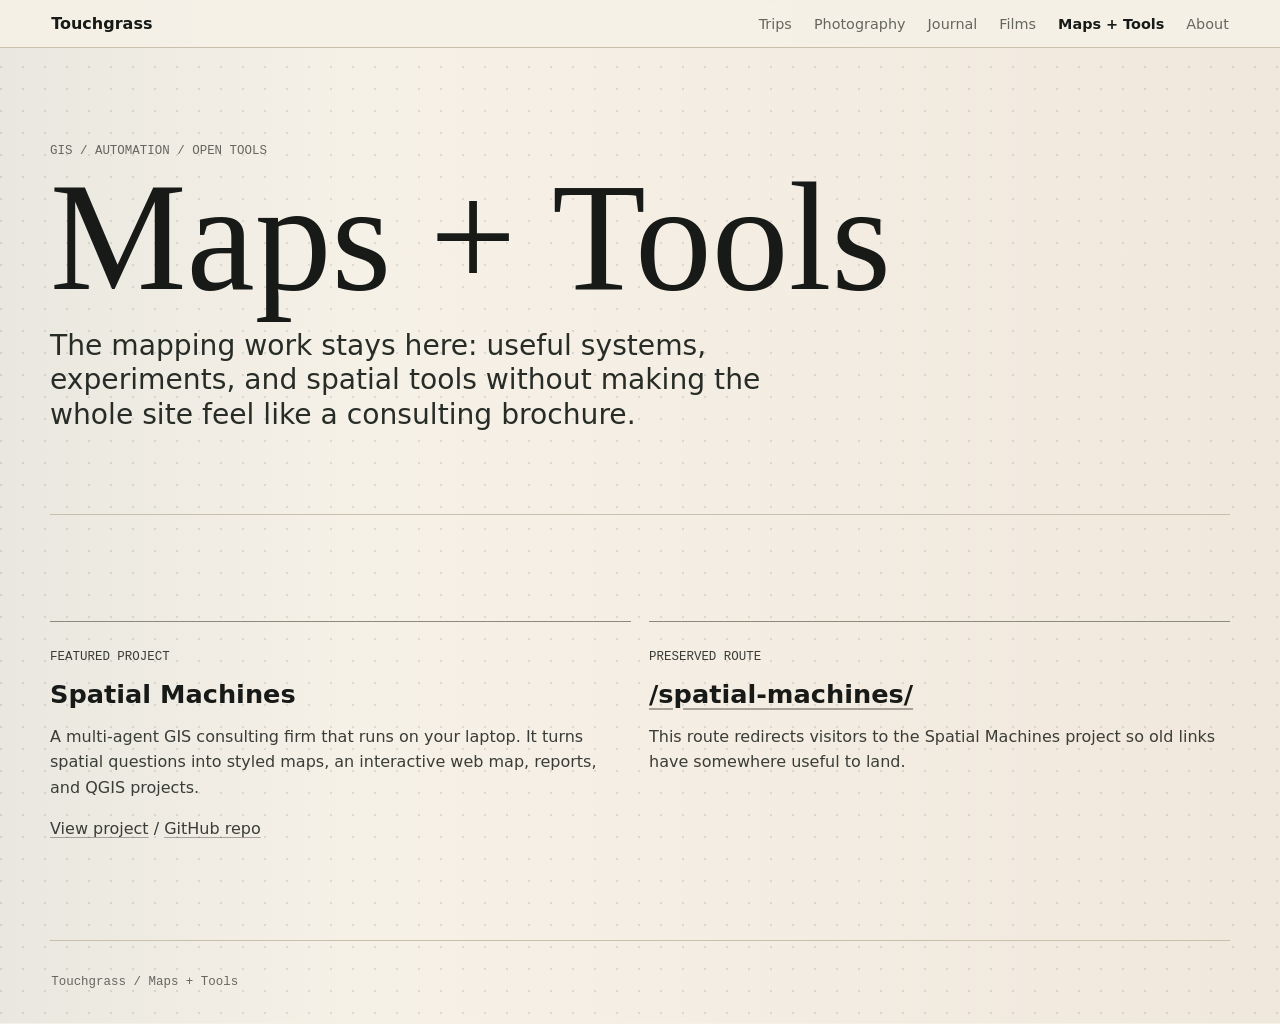
==== maps-tools/index.html @ c7dee646 "Redesign Touchgrass as creative field journal" ====
<!doctype html>
<html lang="en">
<head>
  <meta charset="utf-8">
  <meta name="viewport" content="width=device-width, initial-scale=1">
  <title>Maps + Tools | Touchgrass</title>
  <meta name="description" content="GIS projects, Spatial Machines, maps, automation, and open tools from Touchgrass.">
  <link rel="canonical" href="https://touchgrass.design/maps-tools/">
  <link rel="icon" type="image/svg+xml" href="/favicon.svg">
  <link rel="stylesheet" href="/assets/site.css">
</head>
<body>
  <header class="site-header"><a class="brand" href="/">Touchgrass</a><nav class="nav" aria-label="Primary navigation"><a href="/trips/">Trips</a><a href="/photography/">Photography</a><a href="/journal/">Journal</a><a href="/films/">Films</a><a href="/maps-tools/" aria-current="page">Maps + Tools</a><a href="/about/">About</a></nav></header>
  <main class="page">
    <section class="section page-title"><div><p class="meta">GIS / automation / open tools</p><h1>Maps + Tools</h1><p class="dek">The mapping work stays here: useful systems, experiments, and spatial tools without making the whole site feel like a consulting brochure.</p></div></section>
    <section class="section grid two">
      <article class="card"><p class="meta">Featured project</p><h3>Spatial Machines</h3><p>A multi-agent GIS consulting firm that runs on your laptop. It turns spatial questions into styled maps, an interactive web map, reports, and QGIS projects.</p><p><a href="https://sm.touchgrass.design">View project</a> / <a href="https://github.com/spatial-machines/v0">GitHub repo</a></p></article>
      <article class="card"><p class="meta">Preserved route</p><h3><a href="/spatial-machines/">/spatial-machines/</a></h3><p>This route redirects visitors to the Spatial Machines project so old links have somewhere useful to land.</p></article>
    </section>
  </main>
  <footer class="site-footer">Touchgrass / Maps + Tools</footer>
</body>
</html>
---- assets/site.css ----
:root {
  --paper: #f6f1e7;
  --paper-2: #ebe2d2;
  --ink: #171a17;
  --muted: #65665e;
  --line: #c8bfad;
  --line-dark: #8e897d;
  --field: #334735;
  --rust: #9b4f35;
  --blue: #40677a;
  --gold: #a98138;
  --white: #fffaf0;
  --mono: "SF Mono", "Cascadia Mono", Consolas, monospace;
  --sans: Inter, ui-sans-serif, system-ui, -apple-system, BlinkMacSystemFont, "Segoe UI", sans-serif;
  --serif: Georgia, "Times New Roman", serif;
}

* {
  box-sizing: border-box;
}

html {
  scroll-behavior: smooth;
  -webkit-text-size-adjust: 100%;
}

body {
  margin: 0;
  color: var(--ink);
  background:
    linear-gradient(90deg, rgba(64, 103, 122, 0.07), transparent 28%, rgba(155, 79, 53, 0.06)),
    radial-gradient(circle at 1px 1px, rgba(23, 26, 23, 0.11) 1px, transparent 1.6px) 0 0 / 22px 22px,
    var(--paper);
  font-family: var(--sans);
}

img {
  max-width: 100%;
  display: block;
}

a {
  color: inherit;
  text-decoration-color: rgba(23, 26, 23, 0.35);
  text-underline-offset: 0.18em;
}

a:hover {
  text-decoration-color: currentColor;
}

:focus-visible {
  outline: 3px solid rgba(64, 103, 122, 0.55);
  outline-offset: 4px;
}

.site-header {
  position: sticky;
  top: 0;
  z-index: 20;
  display: flex;
  align-items: center;
  justify-content: space-between;
  gap: 18px;
  padding: 14px clamp(18px, 4vw, 56px);
  border-bottom: 1px solid var(--line);
  background: rgba(246, 241, 231, 0.9);
  backdrop-filter: blur(12px);
}

.brand {
  display: inline-flex;
  align-items: center;
  gap: 10px;
  font-weight: 800;
  text-decoration: none;
}

.brand svg {
  width: 24px;
  height: 24px;
}

.nav {
  display: flex;
  align-items: center;
  gap: clamp(10px, 2vw, 22px);
  color: var(--muted);
  font-size: 0.9rem;
}

.nav a {
  text-decoration: none;
}

.nav a[aria-current="page"] {
  color: var(--ink);
  font-weight: 750;
}

.page {
  width: min(1180px, calc(100% - 36px));
  margin: 0 auto;
}

.hero {
  min-height: min(760px, calc(100vh - 56px));
  display: grid;
  grid-template-columns: minmax(0, 0.92fr) minmax(280px, 0.64fr);
  align-items: end;
  gap: clamp(24px, 5vw, 72px);
  padding: clamp(48px, 8vw, 104px) 0 36px;
  border-bottom: 1px solid var(--line);
}

.hero h1,
.page-title h1 {
  margin: 0;
  font-family: var(--serif);
  font-size: clamp(4rem, 12vw, 10rem);
  font-weight: 500;
  line-height: 0.82;
  letter-spacing: 0;
}

.dek {
  max-width: 720px;
  margin: 28px 0 0;
  color: #282c27;
  font-size: clamp(1.2rem, 2.2vw, 2rem);
  line-height: 1.22;
}

.meta {
  color: var(--muted);
  font-family: var(--mono);
  font-size: 0.78rem;
  line-height: 1.6;
  text-transform: uppercase;
}

.hero-card,
.photo-placeholder {
  border: 1px solid var(--line-dark);
  background:
    linear-gradient(135deg, rgba(64, 103, 122, 0.22), transparent 35%),
    linear-gradient(35deg, rgba(155, 79, 53, 0.25), rgba(246, 241, 231, 0.25)),
    #252a25;
  color: var(--white);
  aspect-ratio: 4 / 5;
  display: grid;
  align-content: end;
  padding: 18px;
  overflow: hidden;
}

.hero-card::before,
.photo-placeholder::before {
  content: "";
  width: 100%;
  height: 100%;
  grid-area: 1 / 1;
  background:
    linear-gradient(transparent 0 18%, rgba(255, 250, 240, 0.13) 18% 19%, transparent 19% 45%, rgba(255, 250, 240, 0.16) 45% 46%, transparent 46%),
    repeating-linear-gradient(90deg, transparent 0 28px, rgba(255, 250, 240, 0.08) 28px 29px);
}

.hero-card > *,
.photo-placeholder > * {
  grid-area: 1 / 1;
  align-self: end;
}

.button-row {
  display: flex;
  flex-wrap: wrap;
  gap: 12px;
  margin-top: 28px;
}

.button {
  min-height: 44px;
  display: inline-flex;
  align-items: center;
  justify-content: center;
  padding: 0 16px;
  border: 1px solid var(--ink);
  background: var(--ink);
  color: var(--white);
  font-weight: 760;
  text-decoration: none;
}

.button.secondary {
  background: transparent;
  color: var(--ink);
}

.section {
  padding: clamp(38px, 7vw, 82px) 0;
  border-bottom: 1px solid var(--line);
}

.section-head,
.page-title {
  display: grid;
  grid-template-columns: minmax(0, 1fr) auto;
  align-items: end;
  gap: 18px;
  margin-bottom: 24px;
}

.section h2,
.page-title h1 {
  margin: 0;
}

.section h2 {
  font-family: var(--serif);
  font-size: clamp(2.1rem, 5vw, 4.2rem);
  font-weight: 500;
  line-height: 0.95;
}

.grid {
  display: grid;
  grid-template-columns: repeat(3, minmax(0, 1fr));
  gap: 18px;
}

.grid.two {
  grid-template-columns: repeat(2, minmax(0, 1fr));
}

.card {
  border-top: 1px solid var(--line-dark);
  padding-top: 14px;
}

.card h3 {
  margin: 10px 0 8px;
  font-size: clamp(1.2rem, 2vw, 1.65rem);
  line-height: 1.05;
}

.card p,
.prose p,
.caption {
  color: #3a3d37;
  line-height: 1.6;
}

.prose {
  max-width: 760px;
}

.prose h2 {
  margin-top: 40px;
}

.photo-strip {
  display: grid;
  grid-template-columns: 1.2fr 0.8fr 1fr;
  gap: 12px;
}

.photo-strip .photo-placeholder {
  min-height: 220px;
  aspect-ratio: auto;
}

.photo-strip .photo-placeholder:nth-child(2) {
  min-height: 310px;
}

.essay-grid {
  display: grid;
  grid-template-columns: minmax(0, 1.25fr) minmax(220px, 0.65fr);
  gap: clamp(20px, 5vw, 68px);
  align-items: start;
}

.photo-sequence {
  display: grid;
  gap: clamp(16px, 3vw, 34px);
}

.photo-frame {
  margin: 0;
}

.photo-frame.wide .photo-placeholder {
  aspect-ratio: 16 / 9;
}

.photo-frame.portrait {
  width: min(680px, 100%);
}

.photo-frame.pair {
  display: grid;
  grid-template-columns: repeat(2, minmax(0, 1fr));
  gap: 14px;
}

.photo-frame figcaption {
  margin-top: 8px;
  color: var(--muted);
  font-family: var(--mono);
  font-size: 0.78rem;
}

.manifest {
  border: 1px solid var(--line);
  background: rgba(255, 250, 240, 0.35);
  padding: 18px;
  font-family: var(--mono);
  font-size: 0.82rem;
  line-height: 1.7;
  overflow-x: auto;
}

.site-footer {
  padding: 34px clamp(18px, 4vw, 56px);
  color: var(--muted);
  font-family: var(--mono);
  font-size: 0.78rem;
}

@media (max-width: 780px) {
  .site-header {
    position: static;
    align-items: flex-start;
    flex-direction: column;
  }

  .nav {
    width: 100%;
    overflow-x: auto;
    padding-bottom: 4px;
  }

  .hero,
  .essay-grid,
  .grid,
  .grid.two,
  .section-head,
  .page-title {
    grid-template-columns: 1fr;
  }

  .hero {
    min-height: 0;
    padding-top: 42px;
  }

  .hero h1,
  .page-title h1 {
    font-size: clamp(3.6rem, 22vw, 6.4rem);
  }

  .photo-strip,
  .photo-frame.pair {
    grid-template-columns: 1fr;
  }
}

@media (prefers-reduced-motion: reduce) {
  html {
    scroll-behavior: auto;
  }
}
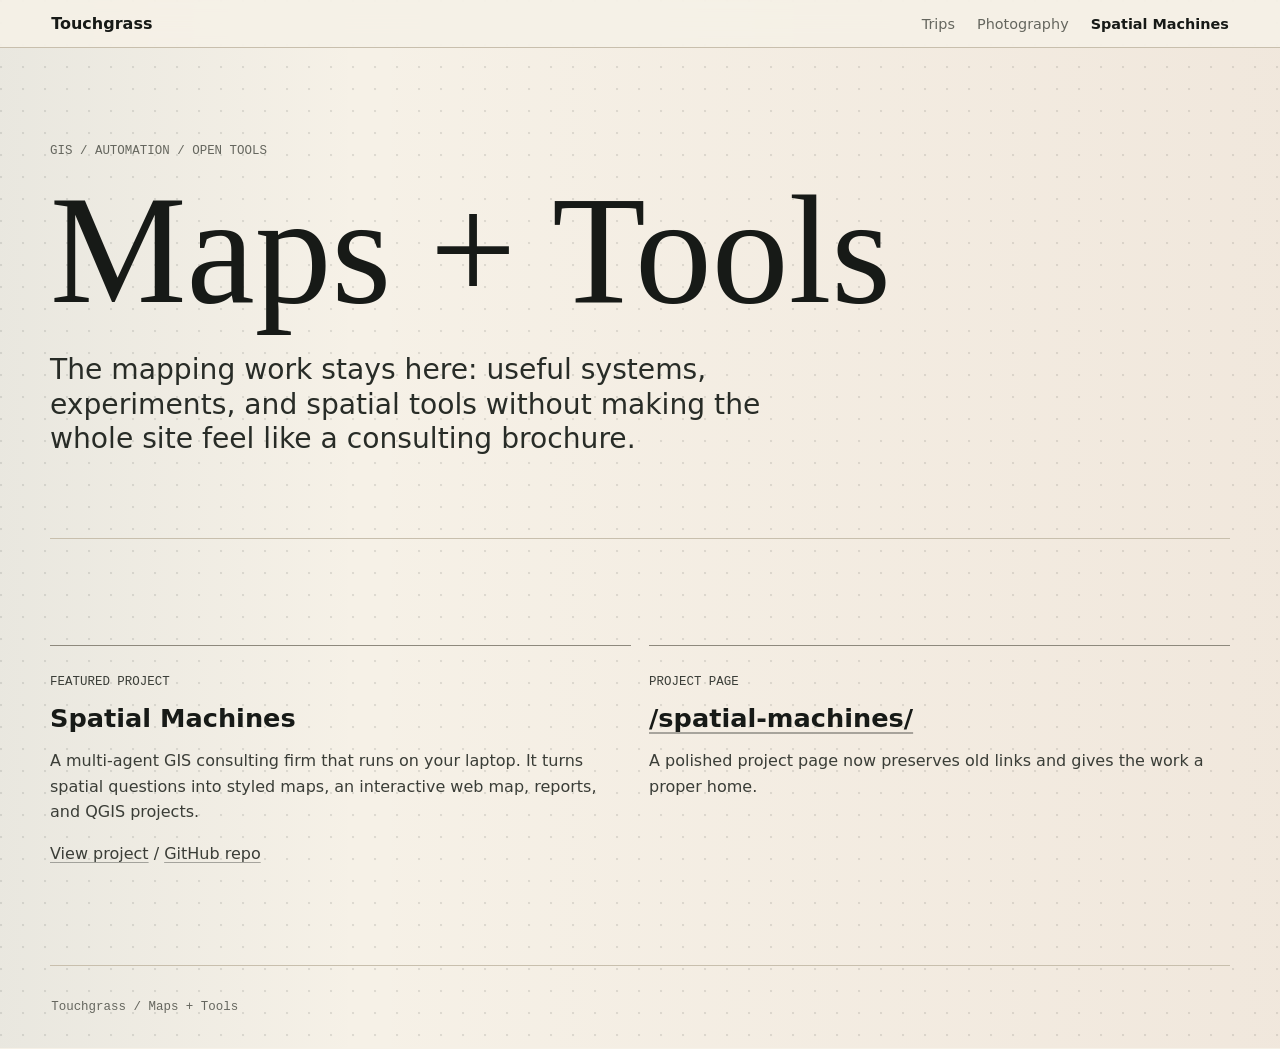
==== commit 86c22ce9: "Simplify nav and polish Spatial Machines" ====
--- a/maps-tools/index.html
+++ b/maps-tools/index.html
@@ -10,12 +10,12 @@
   <link rel="stylesheet" href="/assets/site.css">
 </head>
 <body>
-  <header class="site-header"><a class="brand" href="/">Touchgrass</a><nav class="nav" aria-label="Primary navigation"><a href="/trips/">Trips</a><a href="/photography/">Photography</a><a href="/journal/">Journal</a><a href="/films/">Films</a><a href="/maps-tools/" aria-current="page">Maps + Tools</a><a href="/about/">About</a></nav></header>
+  <header class="site-header"><a class="brand" href="/">Touchgrass</a><nav class="nav" aria-label="Primary navigation"><a href="/trips/">Trips</a><a href="/photography/">Photography</a><a href="/spatial-machines/" aria-current="page">Spatial Machines</a></nav></header>
   <main class="page">
     <section class="section page-title"><div><p class="meta">GIS / automation / open tools</p><h1>Maps + Tools</h1><p class="dek">The mapping work stays here: useful systems, experiments, and spatial tools without making the whole site feel like a consulting brochure.</p></div></section>
     <section class="section grid two">
       <article class="card"><p class="meta">Featured project</p><h3>Spatial Machines</h3><p>A multi-agent GIS consulting firm that runs on your laptop. It turns spatial questions into styled maps, an interactive web map, reports, and QGIS projects.</p><p><a href="https://sm.touchgrass.design">View project</a> / <a href="https://github.com/spatial-machines/v0">GitHub repo</a></p></article>
-      <article class="card"><p class="meta">Preserved route</p><h3><a href="/spatial-machines/">/spatial-machines/</a></h3><p>This route redirects visitors to the Spatial Machines project so old links have somewhere useful to land.</p></article>
+      <article class="card"><p class="meta">Project page</p><h3><a href="/spatial-machines/">/spatial-machines/</a></h3><p>A polished project page now preserves old links and gives the work a proper home.</p></article>
     </section>
   </main>
   <footer class="site-footer">Touchgrass / Maps + Tools</footer>
--- a/assets/site.css
+++ b/assets/site.css
@@ -22,11 +22,13 @@
 html {
   scroll-behavior: smooth;
   -webkit-text-size-adjust: 100%;
+  overflow-x: hidden;
 }
 
 body {
   margin: 0;
   color: var(--ink);
+  overflow-x: hidden;
   background:
     linear-gradient(90deg, rgba(64, 103, 122, 0.07), transparent 28%, rgba(155, 79, 53, 0.06)),
     radial-gradient(circle at 1px 1px, rgba(23, 26, 23, 0.11) 1px, transparent 1.6px) 0 0 / 22px 22px,
@@ -37,6 +39,13 @@
 img {
   max-width: 100%;
   display: block;
+}
+
+.photo-img {
+  width: 100%;
+  height: auto;
+  object-fit: contain;
+  background: #fff;
 }
 
 a {
@@ -85,6 +94,8 @@
   display: flex;
   align-items: center;
   gap: clamp(10px, 2vw, 22px);
+  min-width: 0;
+  max-width: 100%;
   color: var(--muted);
   font-size: 0.9rem;
 }
@@ -111,6 +122,14 @@
   gap: clamp(24px, 5vw, 72px);
   padding: clamp(48px, 8vw, 104px) 0 36px;
   border-bottom: 1px solid var(--line);
+}
+
+.spatial-hero {
+  align-items: stretch;
+}
+
+.spatial-hero > div:first-child {
+  align-self: end;
 }
 
 .hero h1,
@@ -119,8 +138,14 @@
   font-family: var(--serif);
   font-size: clamp(4rem, 12vw, 10rem);
   font-weight: 500;
-  line-height: 0.82;
+  line-height: 0.98;
   letter-spacing: 0;
+  max-width: 100%;
+  overflow-wrap: break-word;
+}
+
+.title-line {
+  display: block;
 }
 
 .dek {
@@ -154,6 +179,20 @@
   overflow: hidden;
 }
 
+.hero-card.has-image,
+.photo-placeholder.has-image {
+  display: block;
+  align-content: initial;
+  padding: clamp(14px, 2.2vw, 28px);
+  background: #fff;
+  aspect-ratio: auto;
+}
+
+.hero-card.has-image::before,
+.photo-placeholder.has-image::before {
+  display: none;
+}
+
 .hero-card::before,
 .photo-placeholder::before {
   content: "";
@@ -169,6 +208,12 @@
 .photo-placeholder > * {
   grid-area: 1 / 1;
   align-self: end;
+}
+
+.hero-card.has-image > *,
+.photo-placeholder.has-image > * {
+  grid-area: auto;
+  align-self: auto;
 }
 
 .button-row {
@@ -273,6 +318,26 @@
   min-height: 310px;
 }
 
+.portfolio-grid {
+  column-count: 4;
+  column-gap: 14px;
+}
+
+.portfolio-item {
+  display: inline-block;
+  width: 100%;
+  margin: 0 0 18px;
+  break-inside: avoid;
+  page-break-inside: avoid;
+}
+
+.portfolio-item figcaption {
+  margin-top: 7px;
+  color: var(--muted);
+  font-family: var(--mono);
+  font-size: 0.72rem;
+}
+
 .essay-grid {
   display: grid;
   grid-template-columns: minmax(0, 1.25fr) minmax(220px, 0.65fr);
@@ -290,7 +355,7 @@
 }
 
 .photo-frame.wide .photo-placeholder {
-  aspect-ratio: 16 / 9;
+  aspect-ratio: auto;
 }
 
 .photo-frame.portrait {
@@ -303,8 +368,26 @@
   gap: 14px;
 }
 
+.photo-frame.pair .photo-placeholder.has-image {
+  min-height: clamp(360px, 52vw, 680px);
+  display: flex;
+  align-items: center;
+  justify-content: center;
+}
+
+.photo-frame.pair .photo-img {
+  width: auto;
+  max-width: 100%;
+  max-height: clamp(330px, 48vw, 620px);
+  margin: auto;
+}
+
+.photo-frame.pair figcaption {
+  grid-column: 1 / -1;
+}
+
 .photo-frame figcaption {
-  margin-top: 8px;
+  margin-top: 10px;
   color: var(--muted);
   font-family: var(--mono);
   font-size: 0.78rem;
@@ -318,6 +401,75 @@
   font-size: 0.82rem;
   line-height: 1.7;
   overflow-x: auto;
+  overflow-wrap: anywhere;
+}
+
+.map-plate {
+  position: relative;
+  min-height: min(580px, 64vh);
+  border: 1px solid var(--line-dark);
+  background:
+    linear-gradient(180deg, rgba(255, 255, 255, 0.92), rgba(255, 255, 255, 0.72)),
+    radial-gradient(circle at 20% 25%, transparent 0 18%, rgba(64, 103, 122, 0.16) 18.3% 18.9%, transparent 19.2% 28%, rgba(64, 103, 122, 0.14) 28.3% 28.9%, transparent 29.2%),
+    radial-gradient(circle at 70% 58%, transparent 0 15%, rgba(155, 79, 53, 0.18) 15.3% 15.9%, transparent 16.2% 24%, rgba(155, 79, 53, 0.14) 24.3% 24.9%, transparent 25.2%),
+    #fff;
+  overflow: hidden;
+  padding: clamp(16px, 2vw, 24px);
+  display: grid;
+  align-content: end;
+}
+
+.map-plate::before {
+  content: "";
+  position: absolute;
+  inset: 0;
+  background:
+    linear-gradient(120deg, transparent 0 42%, rgba(23, 26, 23, 0.08) 42.2% 42.6%, transparent 42.8% 56%, rgba(23, 26, 23, 0.07) 56.2% 56.6%, transparent 56.8%),
+    repeating-linear-gradient(0deg, transparent 0 47px, rgba(23, 26, 23, 0.08) 47px 48px),
+    repeating-linear-gradient(90deg, transparent 0 47px, rgba(23, 26, 23, 0.08) 47px 48px);
+  opacity: 0.55;
+}
+
+.map-line {
+  position: absolute;
+  left: 13%;
+  top: 15%;
+  width: 74%;
+  height: 50%;
+  border: 2px solid var(--blue);
+  border-radius: 46% 54% 42% 58%;
+  transform: rotate(-16deg);
+}
+
+.map-line.alt {
+  left: 25%;
+  top: 31%;
+  width: 54%;
+  height: 36%;
+  border-color: var(--rust);
+  border-radius: 58% 42% 55% 45%;
+  transform: rotate(17deg);
+}
+
+.map-grid {
+  position: absolute;
+  inset: clamp(16px, 2vw, 24px);
+  border: 1px solid rgba(23, 26, 23, 0.32);
+  background:
+    linear-gradient(rgba(23, 26, 23, 0.12) 1px, transparent 1px),
+    linear-gradient(90deg, rgba(23, 26, 23, 0.12) 1px, transparent 1px);
+  background-size: 28px 28px;
+  opacity: 0.38;
+}
+
+.map-plate .meta {
+  position: relative;
+  z-index: 1;
+  width: fit-content;
+  max-width: 100%;
+  padding: 8px 10px;
+  border: 1px solid var(--line);
+  background: rgba(255, 250, 240, 0.84);
 }
 
 .site-footer {
@@ -325,6 +477,12 @@
   color: var(--muted);
   font-family: var(--mono);
   font-size: 0.78rem;
+}
+
+@media (max-width: 1050px) {
+  .portfolio-grid {
+    column-count: 3;
+  }
 }
 
 @media (max-width: 780px) {
@@ -354,15 +512,52 @@
     padding-top: 42px;
   }
 
+  .map-plate {
+    min-height: 320px;
+  }
+
   .hero h1,
   .page-title h1 {
-    font-size: clamp(3.6rem, 22vw, 6.4rem);
+    font-size: clamp(2.35rem, 12vw, 4.6rem);
+    line-height: 1.03;
+  }
+
+  .dek {
+    font-size: 1.05rem;
+    line-height: 1.35;
   }
 
   .photo-strip,
   .photo-frame.pair {
     grid-template-columns: 1fr;
   }
+
+  .portfolio-grid {
+    column-count: 1;
+  }
+
+  .photo-frame.pair .photo-placeholder.has-image {
+    min-height: 0;
+  }
+
+  .photo-frame.pair .photo-img {
+    width: 100%;
+    max-height: none;
+  }
+
+  .hero-card.has-image,
+  .photo-placeholder.has-image {
+    padding: 10px;
+    max-width: 100%;
+  }
+
+  .photo-frame,
+  .photo-frame.wide,
+  .photo-frame.portrait,
+  .photo-frame.pair {
+    width: 100%;
+    max-width: 100%;
+  }
 }
 
 @media (prefers-reduced-motion: reduce) {
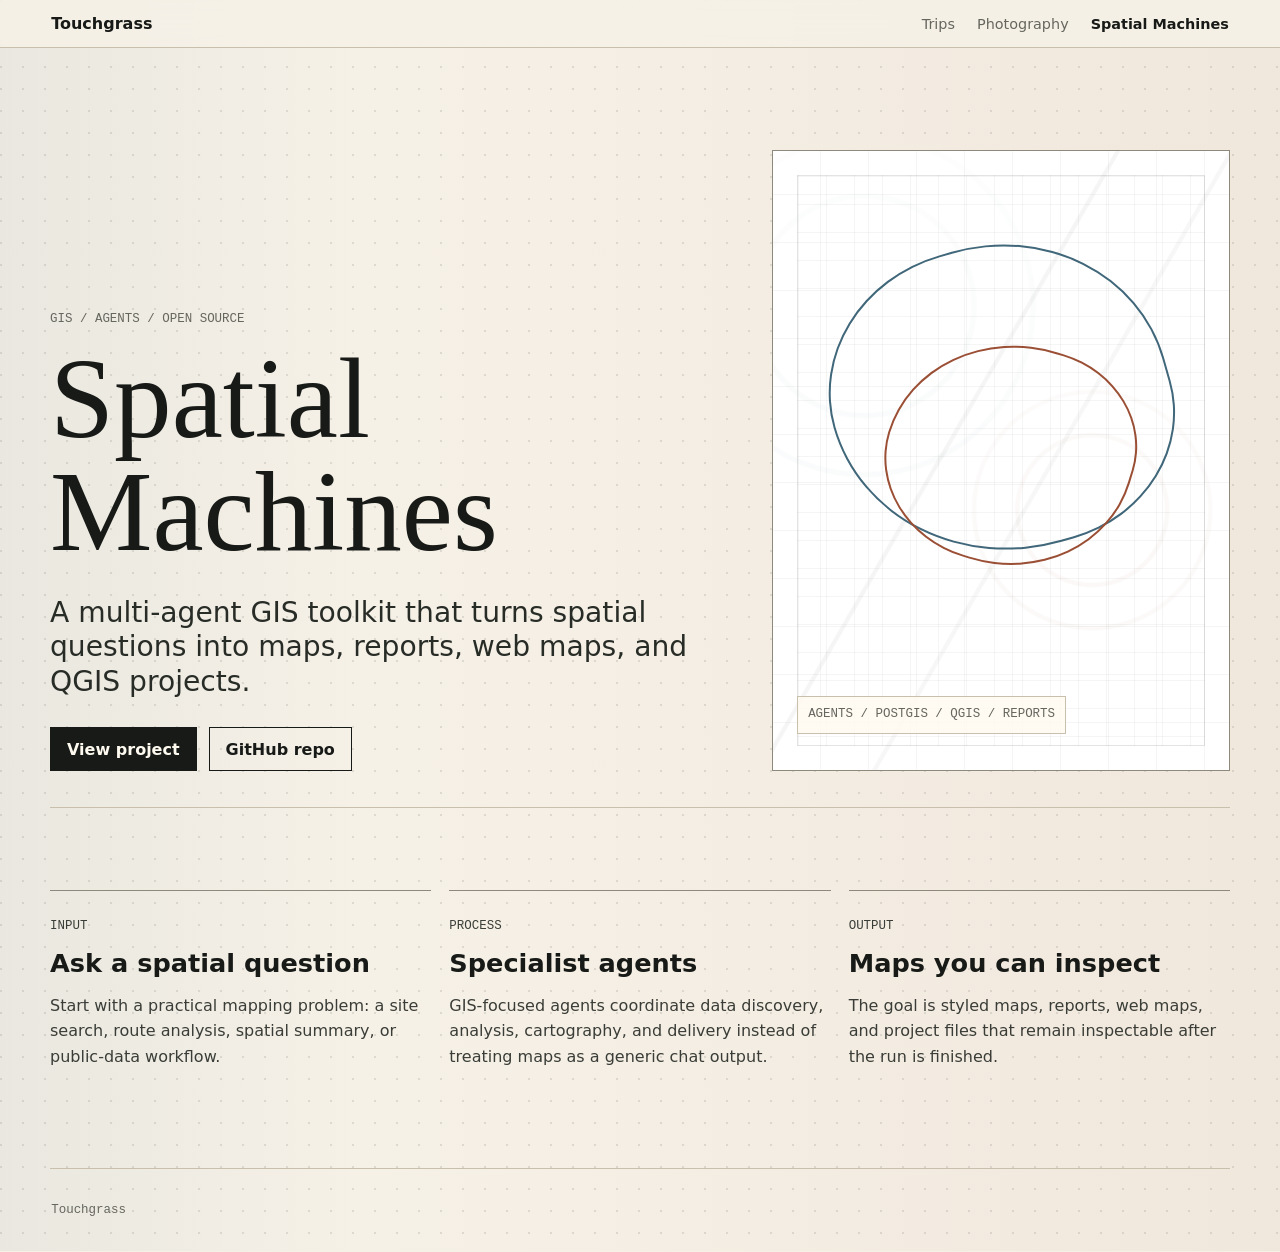
==== commit cc11091c: "Prepare Touchgrass launch site" ====
--- a/maps-tools/index.html
+++ b/maps-tools/index.html
@@ -3,21 +3,19 @@
 <head>
   <meta charset="utf-8">
   <meta name="viewport" content="width=device-width, initial-scale=1">
-  <title>Maps + Tools | Touchgrass</title>
-  <meta name="description" content="GIS projects, Spatial Machines, maps, automation, and open tools from Touchgrass.">
-  <link rel="canonical" href="https://touchgrass.design/maps-tools/">
+  <title>Spatial Machines | Touchgrass</title>
+  <meta name="description" content="Maps + Tools has moved to Spatial Machines, the GIS automation project from Touchgrass.">
+  <meta name="robots" content="noindex, follow">
+  <meta http-equiv="refresh" content="0; url=/spatial-machines/">
+  <link rel="canonical" href="https://touchgrass.design/spatial-machines/">
   <link rel="icon" type="image/svg+xml" href="/favicon.svg">
   <link rel="stylesheet" href="/assets/site.css">
 </head>
 <body>
   <header class="site-header"><a class="brand" href="/">Touchgrass</a><nav class="nav" aria-label="Primary navigation"><a href="/trips/">Trips</a><a href="/photography/">Photography</a><a href="/spatial-machines/" aria-current="page">Spatial Machines</a></nav></header>
   <main class="page">
-    <section class="section page-title"><div><p class="meta">GIS / automation / open tools</p><h1>Maps + Tools</h1><p class="dek">The mapping work stays here: useful systems, experiments, and spatial tools without making the whole site feel like a consulting brochure.</p></div></section>
-    <section class="section grid two">
-      <article class="card"><p class="meta">Featured project</p><h3>Spatial Machines</h3><p>A multi-agent GIS consulting firm that runs on your laptop. It turns spatial questions into styled maps, an interactive web map, reports, and QGIS projects.</p><p><a href="https://sm.touchgrass.design">View project</a> / <a href="https://github.com/spatial-machines/v0">GitHub repo</a></p></article>
-      <article class="card"><p class="meta">Project page</p><h3><a href="/spatial-machines/">/spatial-machines/</a></h3><p>A polished project page now preserves old links and gives the work a proper home.</p></article>
-    </section>
+    <section class="section page-title"><div><p class="meta">Moved</p><h1>Spatial Machines</h1><p class="dek">Maps + Tools now lives at Spatial Machines.</p><p><a class="button" href="/spatial-machines/">Open Spatial Machines</a></p></div></section>
   </main>
-  <footer class="site-footer">Touchgrass / Maps + Tools</footer>
+  <footer class="site-footer">Touchgrass</footer>
 </body>
 </html>
--- a/assets/site.css
+++ b/assets/site.css
@@ -110,7 +110,8 @@
 }
 
 .page {
-  width: min(1180px, calc(100% - 36px));
+  width: calc(100% - 36px);
+  max-width: 1180px;
   margin: 0 auto;
 }
 
@@ -122,6 +123,26 @@
   gap: clamp(24px, 5vw, 72px);
   padding: clamp(48px, 8vw, 104px) 0 36px;
   border-bottom: 1px solid var(--line);
+}
+
+.home-hero {
+  min-height: 0;
+  grid-template-columns: 1fr;
+  align-items: end;
+  padding: clamp(56px, 9vw, 118px) 0 clamp(42px, 7vw, 86px);
+}
+
+.trip-hero {
+  min-height: 0;
+  grid-template-columns: 1fr;
+  padding: clamp(38px, 6vw, 76px) 0 clamp(34px, 6vw, 64px);
+}
+
+.hero > *,
+.section-head > *,
+.page-title > * {
+  min-width: 0;
+  max-width: 100%;
 }
 
 .spatial-hero {
@@ -144,6 +165,18 @@
   overflow-wrap: break-word;
 }
 
+.spatial-hero h1 {
+  font-size: clamp(4rem, 9vw, 8rem);
+}
+
+.hero h1.home-title {
+  font-size: clamp(4rem, 10vw, 9.4rem);
+  font-weight: 500;
+  line-height: 0.92;
+  color: var(--ink);
+  white-space: nowrap;
+}
+
 .title-line {
   display: block;
 }
@@ -154,6 +187,7 @@
   color: #282c27;
   font-size: clamp(1.2rem, 2.2vw, 2rem);
   line-height: 1.22;
+  overflow-wrap: break-word;
 }
 
 .meta {
@@ -246,6 +280,10 @@
   border-bottom: 1px solid var(--line);
 }
 
+.page-title + .section {
+  padding-top: clamp(24px, 4vw, 46px);
+}
+
 .section-head,
 .page-title {
   display: grid;
@@ -282,6 +320,11 @@
   padding-top: 14px;
 }
 
+.image-link {
+  display: block;
+  text-decoration: none;
+}
+
 .card h3 {
   margin: 10px 0 8px;
   font-size: clamp(1.2rem, 2vw, 1.65rem);
@@ -295,6 +338,38 @@
   line-height: 1.6;
 }
 
+.trip-list .card {
+  display: grid;
+  grid-template-rows: auto auto auto 1fr;
+  align-content: start;
+}
+
+.trip-list .photo-placeholder.has-image {
+  aspect-ratio: 4 / 3;
+  display: flex;
+  align-items: center;
+  justify-content: center;
+}
+
+.trip-list .photo-img {
+  width: 100%;
+  height: 100%;
+  object-fit: cover;
+}
+
+.trip-list .card > .meta {
+  margin: 18px 0 0;
+}
+
+.trip-list .card h3 {
+  margin-bottom: 0;
+}
+
+.trip-list .card h3 + p {
+  margin-top: 12px;
+  min-height: 4.8em;
+}
+
 .prose {
   max-width: 760px;
 }
@@ -305,17 +380,32 @@
 
 .photo-strip {
   display: grid;
-  grid-template-columns: 1.2fr 0.8fr 1fr;
+  grid-template-columns: repeat(3, minmax(0, 1fr));
   gap: 12px;
 }
 
 .photo-strip .photo-placeholder {
-  min-height: 220px;
-  aspect-ratio: auto;
+  aspect-ratio: 4 / 3;
+  min-height: 0;
+  display: flex;
+  align-items: center;
+  justify-content: center;
 }
 
 .photo-strip .photo-placeholder:nth-child(2) {
-  min-height: 310px;
+  min-height: 0;
+}
+
+.photo-strip .photo-img {
+  width: 100%;
+  height: 100%;
+  object-fit: cover;
+}
+
+.home-hero .dek {
+  max-width: 620px;
+  margin-top: clamp(18px, 3vw, 30px);
+  color: #111511;
 }
 
 .portfolio-grid {
@@ -512,19 +602,44 @@
     padding-top: 42px;
   }
 
+  .home-hero {
+    padding: 42px 0 34px;
+  }
+
   .map-plate {
     min-height: 320px;
   }
 
   .hero h1,
   .page-title h1 {
-    font-size: clamp(2.35rem, 12vw, 4.6rem);
+    font-size: clamp(2.15rem, 9vw, 4rem);
     line-height: 1.03;
+    overflow-wrap: anywhere;
+  }
+
+  .hero h1.home-title {
+    font-size: clamp(2.7rem, 10.5vw, 4.6rem);
+    white-space: nowrap;
+  }
+
+  .home-hero .dek {
+    max-width: 100%;
   }
 
   .dek {
     font-size: 1.05rem;
     line-height: 1.35;
+    overflow-wrap: anywhere;
+  }
+
+  .button-row {
+    display: grid;
+    grid-template-columns: minmax(0, 1fr);
+  }
+
+  .button {
+    width: 100%;
+    min-width: 0;
   }
 
   .photo-strip,
